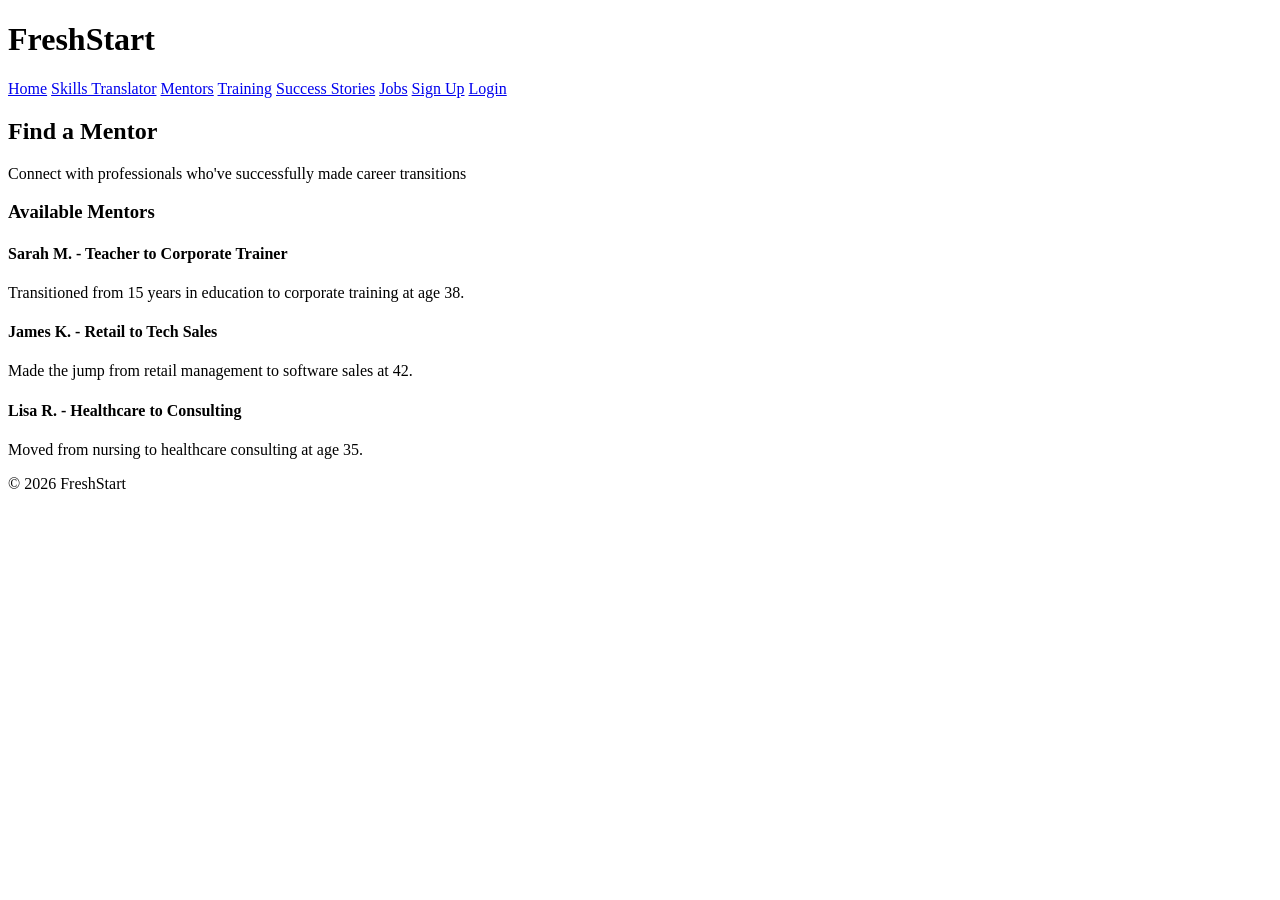
==== website/mentors.html @ be1d26d6 "Create mentors.html" ====
<!DOCTYPE html>
<html lang="en">
<head>
    <meta charset="UTF-8">
    <title>Find a Mentor - FreshStart</title>
    <link rel="stylesheet" href="css/styles.css">
</head>
<body>
    <header>
        <h1>FreshStart</h1>
        <nav>
            <a href="index.html">Home</a>
            <a href="skills-translator.html">Skills Translator</a>
            <a href="mentors.html">Mentors</a>
            <a href="training.html">Training</a>
            <a href="success-stories.html">Success Stories</a>
            <a href="jobs.html">Jobs</a>
            <a href="register.html">Sign Up</a>
            <a href="login.html">Login</a>
        </nav>
    </header>

    <main>
        <h2>Find a Mentor</h2>
        <p>Connect with professionals who've successfully made career transitions</p>
        
        <section>
            <h3>Available Mentors</h3>
            
            <div>
                <h4>Sarah M. - Teacher to Corporate Trainer</h4>
                <p>Transitioned from 15 years in education to corporate training at age 38.</p>
            </div>
            
            <div>
                <h4>James K. - Retail to Tech Sales</h4>
                <p>Made the jump from retail management to software sales at 42.</p>
            </div>
            
            <div>
                <h4>Lisa R. - Healthcare to Consulting</h4>
                <p>Moved from nursing to healthcare consulting at age 35.</p>
            </div>
        </section>
    </main>

    <footer>
        <p>&copy; 2026 FreshStart</p>
    </footer>
</body>
</html>
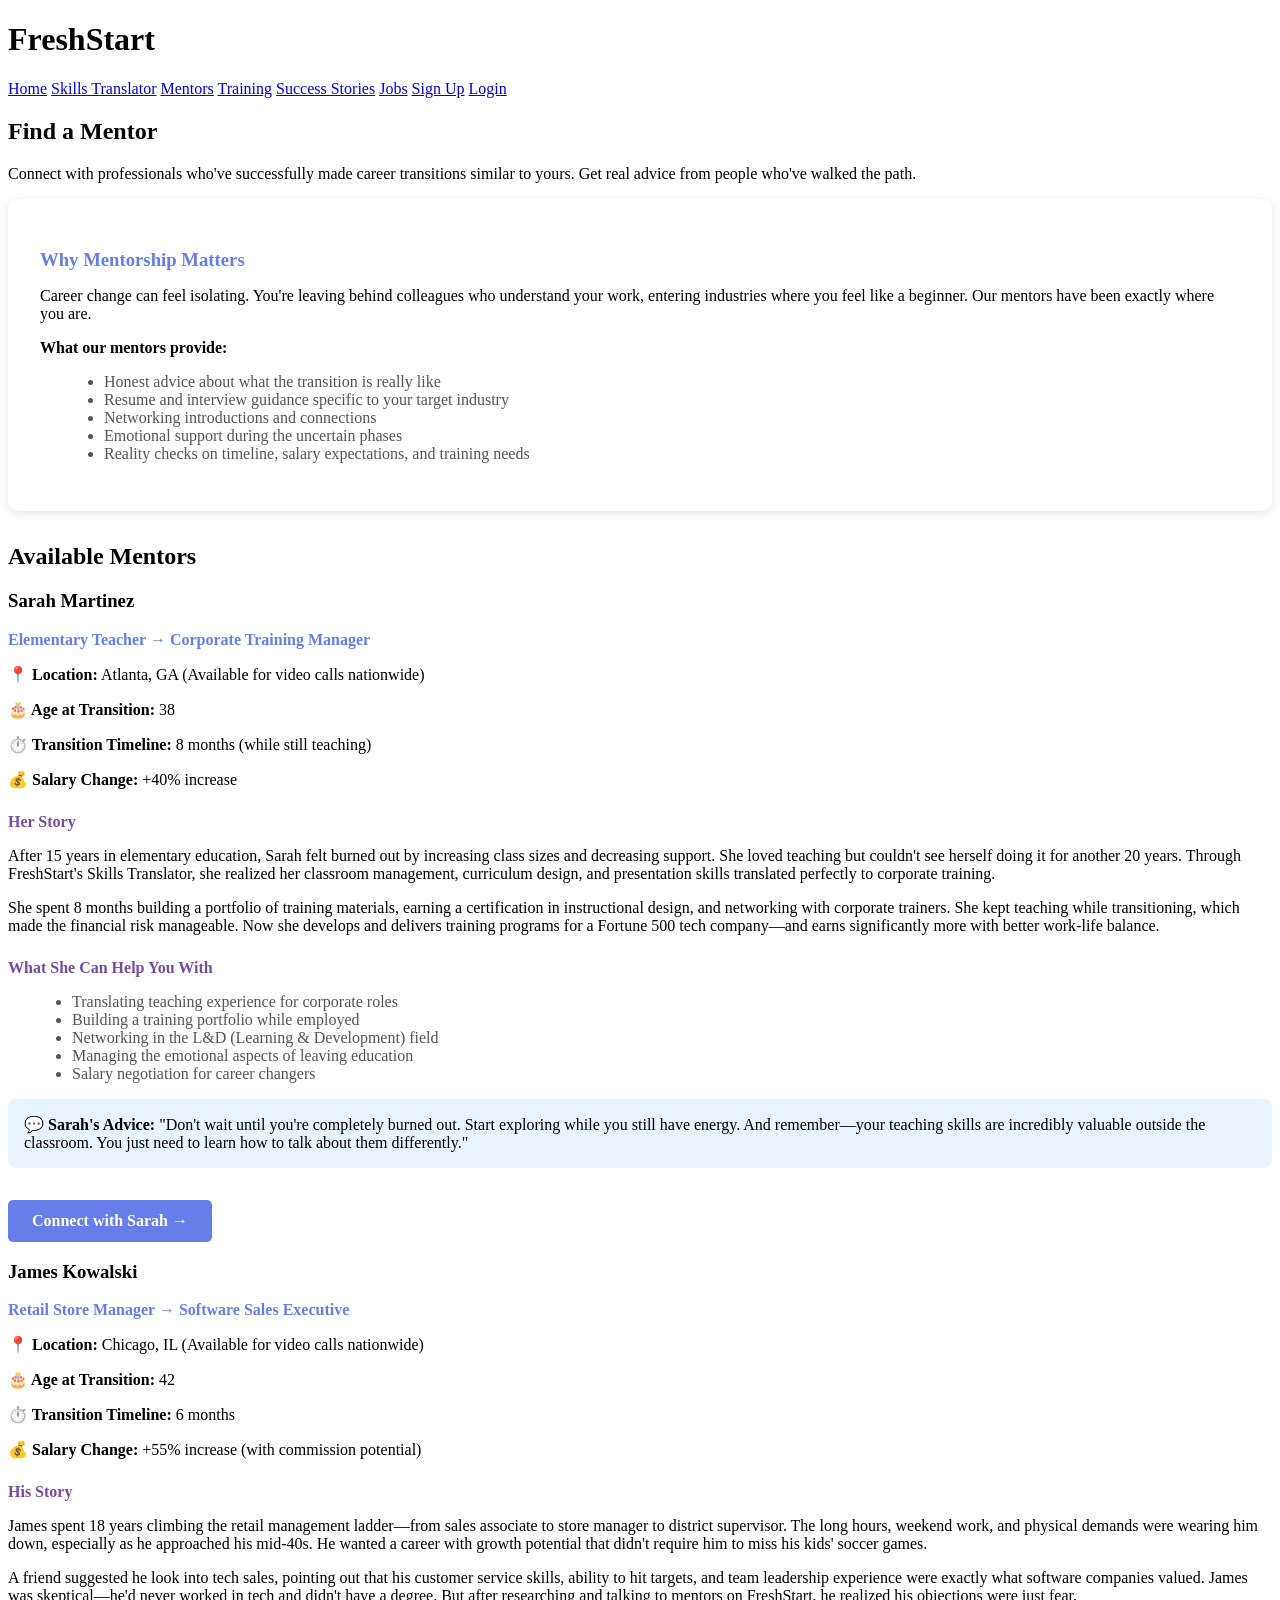
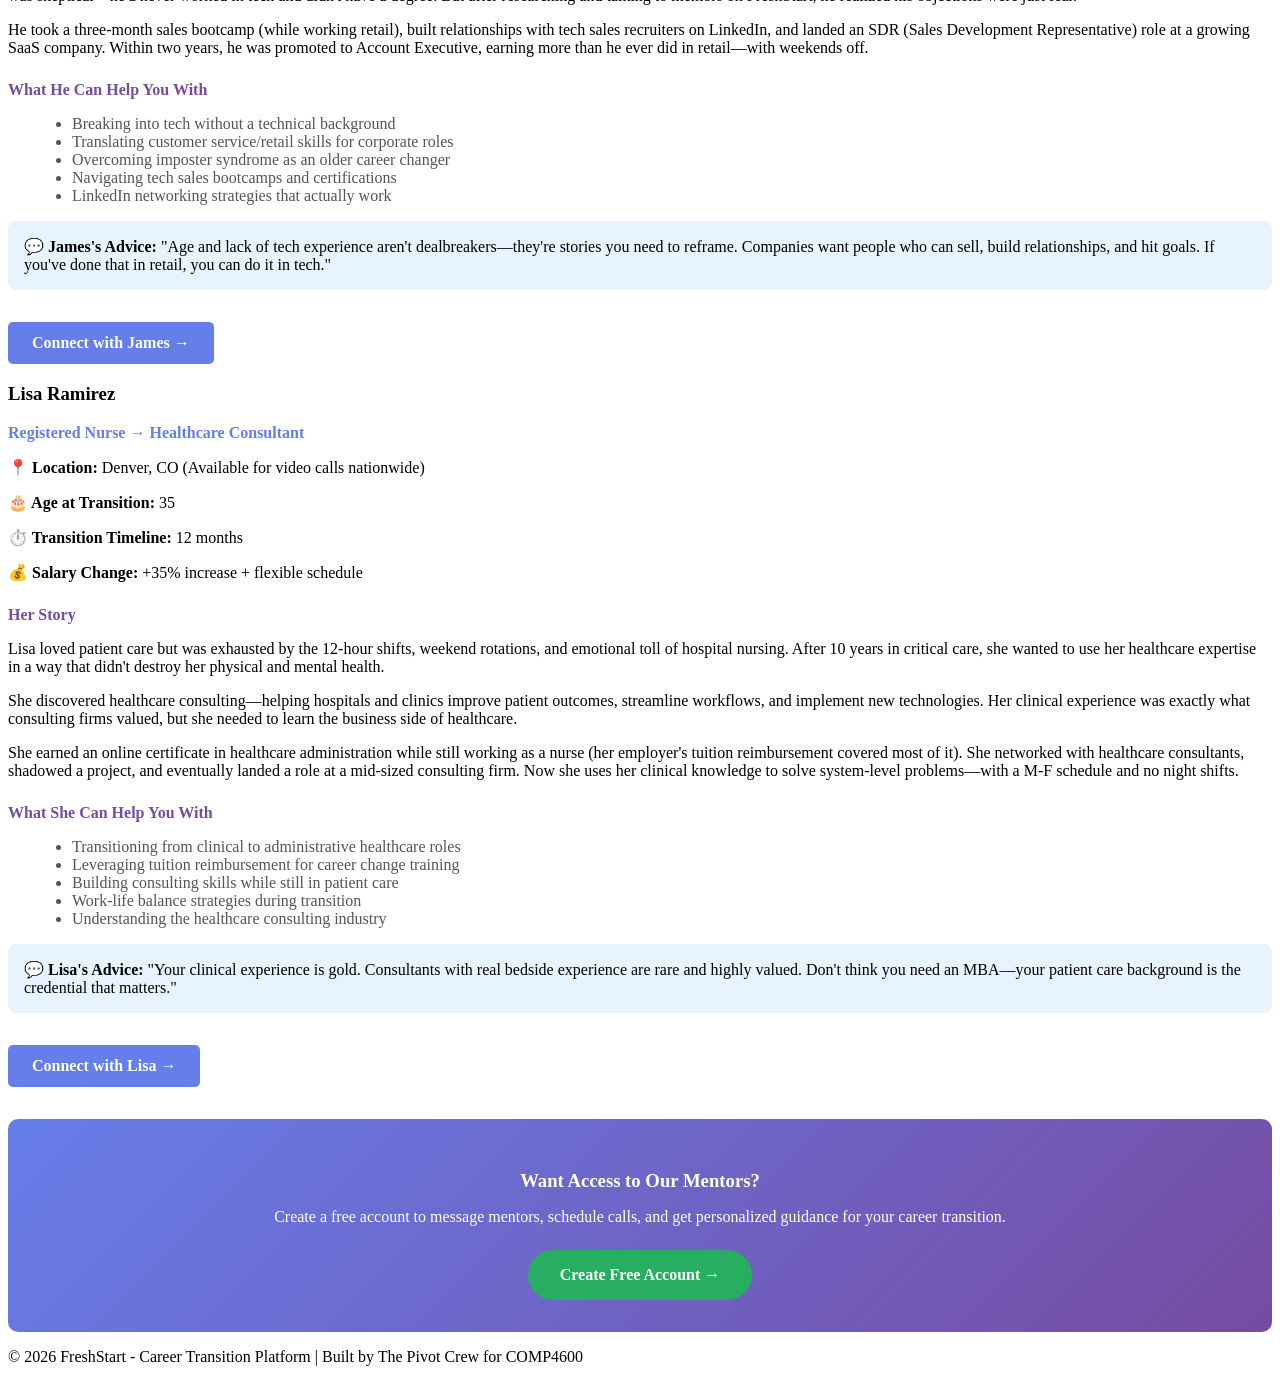
==== commit 820b24f5: "Add files via upload" ====
--- a/website/mentors.html
+++ b/website/mentors.html
@@ -2,6 +2,7 @@
 <html lang="en">
 <head>
     <meta charset="UTF-8">
+    <meta name="viewport" content="width=device-width, initial-scale=1.0">
     <title>Find a Mentor - FreshStart</title>
     <link rel="stylesheet" href="css/styles.css">
 </head>
@@ -22,30 +23,128 @@
 
     <main>
         <h2>Find a Mentor</h2>
-        <p>Connect with professionals who've successfully made career transitions</p>
+        <p>Connect with professionals who've successfully made career transitions similar to yours. Get real advice from people who've walked the path.</p>
         
+        <div style="background: white; padding: 2rem; border-radius: 10px; box-shadow: 0 2px 10px rgba(0,0,0,0.1); margin-bottom: 2rem;">
+            <h3 style="color: #667eea; margin-bottom: 1rem;">Why Mentorship Matters</h3>
+            <p style="margin-bottom: 1rem;">Career change can feel isolating. You're leaving behind colleagues who understand your work, entering industries where you feel like a beginner. Our mentors have been exactly where you are.</p>
+            <p><strong>What our mentors provide:</strong></p>
+            <ul style="margin-left: 1.5rem; color: #555; margin-top: 0.5rem;">
+                <li>Honest advice about what the transition is really like</li>
+                <li>Resume and interview guidance specific to your target industry</li>
+                <li>Networking introductions and connections</li>
+                <li>Emotional support during the uncertain phases</li>
+                <li>Reality checks on timeline, salary expectations, and training needs</li>
+            </ul>
+        </div>
+
         <section>
-            <h3>Available Mentors</h3>
+            <h2>Available Mentors</h2>
             
             <div>
-                <h4>Sarah M. - Teacher to Corporate Trainer</h4>
-                <p>Transitioned from 15 years in education to corporate training at age 38.</p>
+                <h3>Sarah Martinez</h3>
+                <p style="color: #667eea; font-weight: bold; margin-bottom: 1rem;">Elementary Teacher → Corporate Training Manager</p>
+                
+                <p><strong>📍 Location:</strong> Atlanta, GA (Available for video calls nationwide)</p>
+                <p><strong>🎂 Age at Transition:</strong> 38</p>
+                <p><strong>⏱️ Transition Timeline:</strong> 8 months (while still teaching)</p>
+                <p><strong>💰 Salary Change:</strong> +40% increase</p>
+                
+                <h4 style="color: #764ba2; margin-top: 1.5rem; margin-bottom: 0.5rem;">Her Story</h4>
+                <p>After 15 years in elementary education, Sarah felt burned out by increasing class sizes and decreasing support. She loved teaching but couldn't see herself doing it for another 20 years. Through FreshStart's Skills Translator, she realized her classroom management, curriculum design, and presentation skills translated perfectly to corporate training.</p>
+                
+                <p>She spent 8 months building a portfolio of training materials, earning a certification in instructional design, and networking with corporate trainers. She kept teaching while transitioning, which made the financial risk manageable. Now she develops and delivers training programs for a Fortune 500 tech company—and earns significantly more with better work-life balance.</p>
+                
+                <h4 style="color: #764ba2; margin-top: 1.5rem; margin-bottom: 0.5rem;">What She Can Help You With</h4>
+                <ul style="margin-left: 1.5rem; color: #555;">
+                    <li>Translating teaching experience for corporate roles</li>
+                    <li>Building a training portfolio while employed</li>
+                    <li>Networking in the L&D (Learning & Development) field</li>
+                    <li>Managing the emotional aspects of leaving education</li>
+                    <li>Salary negotiation for career changers</li>
+                </ul>
+                
+                <p style="margin-top: 1rem; padding: 1rem; background: #e7f3ff; border-radius: 8px;">
+                    <strong>💬 Sarah's Advice:</strong> "Don't wait until you're completely burned out. Start exploring while you still have energy. And remember—your teaching skills are incredibly valuable outside the classroom. You just need to learn how to talk about them differently."
+                </p>
+                
+                <a href="register.html" style="display: inline-block; margin-top: 1rem; background-color: #667eea; color: white; padding: 0.75rem 1.5rem; border-radius: 5px; font-weight: bold; text-decoration: none;">Connect with Sarah →</a>
             </div>
             
             <div>
-                <h4>James K. - Retail to Tech Sales</h4>
-                <p>Made the jump from retail management to software sales at 42.</p>
+                <h3>James Kowalski</h3>
+                <p style="color: #667eea; font-weight: bold; margin-bottom: 1rem;">Retail Store Manager → Software Sales Executive</p>
+                
+                <p><strong>📍 Location:</strong> Chicago, IL (Available for video calls nationwide)</p>
+                <p><strong>🎂 Age at Transition:</strong> 42</p>
+                <p><strong>⏱️ Transition Timeline:</strong> 6 months</p>
+                <p><strong>💰 Salary Change:</strong> +55% increase (with commission potential)</p>
+                
+                <h4 style="color: #764ba2; margin-top: 1.5rem; margin-bottom: 0.5rem;">His Story</h4>
+                <p>James spent 18 years climbing the retail management ladder—from sales associate to store manager to district supervisor. The long hours, weekend work, and physical demands were wearing him down, especially as he approached his mid-40s. He wanted a career with growth potential that didn't require him to miss his kids' soccer games.</p>
+                
+                <p>A friend suggested he look into tech sales, pointing out that his customer service skills, ability to hit targets, and team leadership experience were exactly what software companies valued. James was skeptical—he'd never worked in tech and didn't have a degree. But after researching and talking to mentors on FreshStart, he realized his objections were just fear.</p>
+                
+                <p>He took a three-month sales bootcamp (while working retail), built relationships with tech sales recruiters on LinkedIn, and landed an SDR (Sales Development Representative) role at a growing SaaS company. Within two years, he was promoted to Account Executive, earning more than he ever did in retail—with weekends off.</p>
+                
+                <h4 style="color: #764ba2; margin-top: 1.5rem; margin-bottom: 0.5rem;">What He Can Help You With</h4>
+                <ul style="margin-left: 1.5rem; color: #555;">
+                    <li>Breaking into tech without a technical background</li>
+                    <li>Translating customer service/retail skills for corporate roles</li>
+                    <li>Overcoming imposter syndrome as an older career changer</li>
+                    <li>Navigating tech sales bootcamps and certifications</li>
+                    <li>LinkedIn networking strategies that actually work</li>
+                </ul>
+                
+                <p style="margin-top: 1rem; padding: 1rem; background: #e7f3ff; border-radius: 8px;">
+                    <strong>💬 James's Advice:</strong> "Age and lack of tech experience aren't dealbreakers—they're stories you need to reframe. Companies want people who can sell, build relationships, and hit goals. If you've done that in retail, you can do it in tech."
+                </p>
+                
+                <a href="register.html" style="display: inline-block; margin-top: 1rem; background-color: #667eea; color: white; padding: 0.75rem 1.5rem; border-radius: 5px; font-weight: bold; text-decoration: none;">Connect with James →</a>
             </div>
             
             <div>
-                <h4>Lisa R. - Healthcare to Consulting</h4>
-                <p>Moved from nursing to healthcare consulting at age 35.</p>
+                <h3>Lisa Ramirez</h3>
+                <p style="color: #667eea; font-weight: bold; margin-bottom: 1rem;">Registered Nurse → Healthcare Consultant</p>
+                
+                <p><strong>📍 Location:</strong> Denver, CO (Available for video calls nationwide)</p>
+                <p><strong>🎂 Age at Transition:</strong> 35</p>
+                <p><strong>⏱️ Transition Timeline:</strong> 12 months</p>
+                <p><strong>💰 Salary Change:</strong> +35% increase + flexible schedule</p>
+                
+                <h4 style="color: #764ba2; margin-top: 1.5rem; margin-bottom: 0.5rem;">Her Story</h4>
+                <p>Lisa loved patient care but was exhausted by the 12-hour shifts, weekend rotations, and emotional toll of hospital nursing. After 10 years in critical care, she wanted to use her healthcare expertise in a way that didn't destroy her physical and mental health.</p>
+                
+                <p>She discovered healthcare consulting—helping hospitals and clinics improve patient outcomes, streamline workflows, and implement new technologies. Her clinical experience was exactly what consulting firms valued, but she needed to learn the business side of healthcare.</p>
+                
+                <p>She earned an online certificate in healthcare administration while still working as a nurse (her employer's tuition reimbursement covered most of it). She networked with healthcare consultants, shadowed a project, and eventually landed a role at a mid-sized consulting firm. Now she uses her clinical knowledge to solve system-level problems—with a M-F schedule and no night shifts.</p>
+                
+                <h4 style="color: #764ba2; margin-top: 1.5rem; margin-bottom: 0.5rem;">What She Can Help You With</h4>
+                <ul style="margin-left: 1.5rem; color: #555;">
+                    <li>Transitioning from clinical to administrative healthcare roles</li>
+                    <li>Leveraging tuition reimbursement for career change training</li>
+                    <li>Building consulting skills while still in patient care</li>
+                    <li>Work-life balance strategies during transition</li>
+                    <li>Understanding the healthcare consulting industry</li>
+                </ul>
+                
+                <p style="margin-top: 1rem; padding: 1rem; background: #e7f3ff; border-radius: 8px;">
+                    <strong>💬 Lisa's Advice:</strong> "Your clinical experience is gold. Consultants with real bedside experience are rare and highly valued. Don't think you need an MBA—your patient care background is the credential that matters."
+                </p>
+                
+                <a href="register.html" style="display: inline-block; margin-top: 1rem; background-color: #667eea; color: white; padding: 0.75rem 1.5rem; border-radius: 5px; font-weight: bold; text-decoration: none;">Connect with Lisa →</a>
             </div>
         </section>
+
+        <div style="background: linear-gradient(135deg, #667eea 0%, #764ba2 100%); color: white; padding: 2rem; border-radius: 10px; margin-top: 2rem; text-align: center;">
+            <h3 style="color: white; margin-bottom: 1rem;">Want Access to Our Mentors?</h3>
+            <p style="color: white; margin-bottom: 1.5rem;">Create a free account to message mentors, schedule calls, and get personalized guidance for your career transition.</p>
+            <a href="register.html" style="background-color: #27ae60; color: white; padding: 1rem 2rem; text-decoration: none; border-radius: 50px; font-weight: bold; display: inline-block;">Create Free Account →</a>
+        </div>
     </main>
 
     <footer>
-        <p>&copy; 2026 FreshStart</p>
+        <p>&copy; 2026 FreshStart - Career Transition Platform | Built by The Pivot Crew for COMP4600</p>
     </footer>
 </body>
-</html>
+</html>
